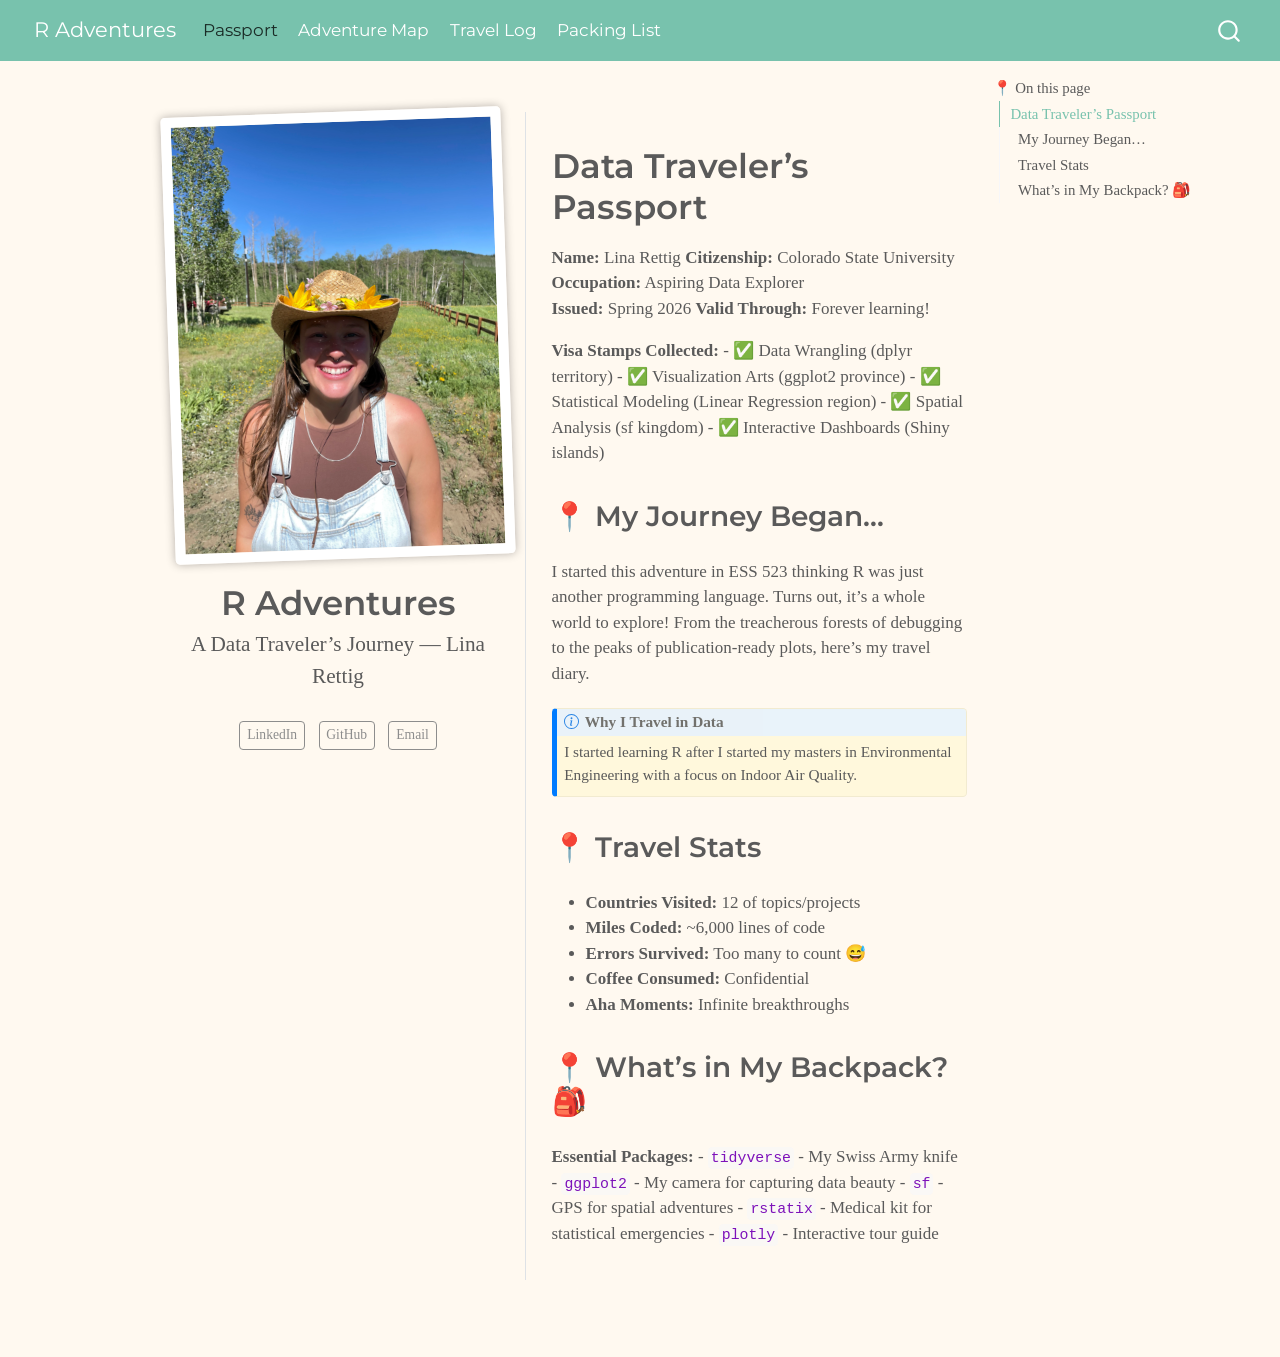
==== docs/passport.html @ e33e8d92 "updated website" ====
<!DOCTYPE html>
<html xmlns="http://www.w3.org/1999/xhtml" lang="en" xml:lang="en"><head>

<meta charset="utf-8">
<meta name="generator" content="quarto-1.8.25">

<meta name="viewport" content="width=device-width, initial-scale=1.0, user-scalable=yes">


<title>R Adventures</title>
<style>
code{white-space: pre-wrap;}
span.smallcaps{font-variant: small-caps;}
div.columns{display: flex; gap: min(4vw, 1.5em);}
div.column{flex: auto; overflow-x: auto;}
div.hanging-indent{margin-left: 1.5em; text-indent: -1.5em;}
ul.task-list{list-style: none;}
ul.task-list li input[type="checkbox"] {
  width: 0.8em;
  margin: 0 0.8em 0.2em -1em; /* quarto-specific, see https://github.com/quarto-dev/quarto-cli/issues/4556 */ 
  vertical-align: middle;
}
</style>


<script src="site_libs/quarto-nav/quarto-nav.js"></script>
<script src="site_libs/quarto-nav/headroom.min.js"></script>
<script src="site_libs/clipboard/clipboard.min.js"></script>
<script src="site_libs/quarto-search/autocomplete.umd.js"></script>
<script src="site_libs/quarto-search/fuse.min.js"></script>
<script src="site_libs/quarto-search/quarto-search.js"></script>
<meta name="quarto:offset" content="./">
<script src="site_libs/quarto-html/quarto.js" type="module"></script>
<script src="site_libs/quarto-html/tabsets/tabsets.js" type="module"></script>
<script src="site_libs/quarto-html/axe/axe-check.js" type="module"></script>
<script src="site_libs/quarto-html/popper.min.js"></script>
<script src="site_libs/quarto-html/tippy.umd.min.js"></script>
<link href="site_libs/quarto-html/tippy.css" rel="stylesheet">
<link href="site_libs/quarto-html/quarto-syntax-highlighting-7b89279ff1a6dce999919e0e67d4d9ec.css" rel="stylesheet" id="quarto-text-highlighting-styles">
<script src="site_libs/bootstrap/bootstrap.min.js"></script>
<link href="site_libs/bootstrap/bootstrap-icons.css" rel="stylesheet">
<link href="site_libs/bootstrap/bootstrap-5b8f9b2f3cffee265242a5d44fbb1e00.min.css" rel="stylesheet" append-hash="true" id="quarto-bootstrap" data-mode="light">
<script id="quarto-search-options" type="application/json">{
  "location": "navbar",
  "copy-button": false,
  "collapse-after": 3,
  "panel-placement": "end",
  "type": "overlay",
  "limit": 50,
  "keyboard-shortcut": [
    "f",
    "/",
    "s"
  ],
  "show-item-context": false,
  "language": {
    "search-no-results-text": "No results",
    "search-matching-documents-text": "matching documents",
    "search-copy-link-title": "Copy link to search",
    "search-hide-matches-text": "Hide additional matches",
    "search-more-match-text": "more match in this document",
    "search-more-matches-text": "more matches in this document",
    "search-clear-button-title": "Clear",
    "search-text-placeholder": "",
    "search-detached-cancel-button-title": "Cancel",
    "search-submit-button-title": "Submit",
    "search-label": "Search"
  }
}</script>


<link rel="stylesheet" href="custom.css">
</head>

<body class="nav-fixed quarto-light">

<div id="quarto-search-results"></div>
  <header id="quarto-header" class="headroom fixed-top">
    <nav class="navbar navbar-expand-lg " data-bs-theme="dark">
      <div class="navbar-container container-fluid">
      <div class="navbar-brand-container mx-auto">
    <a href="./index.html" class="navbar-brand navbar-brand-logo">
    </a>
    <a class="navbar-brand" href="./index.html">
    <span class="navbar-title">R Adventures</span>
    </a>
  </div>
            <div id="quarto-search" class="" title="Search"></div>
          <button class="navbar-toggler" type="button" data-bs-toggle="collapse" data-bs-target="#navbarCollapse" aria-controls="navbarCollapse" role="menu" aria-expanded="false" aria-label="Toggle navigation" onclick="if (window.quartoToggleHeadroom) { window.quartoToggleHeadroom(); }">
  <span class="navbar-toggler-icon"></span>
</button>
          <div class="collapse navbar-collapse" id="navbarCollapse">
            <ul class="navbar-nav navbar-nav-scroll me-auto">
  <li class="nav-item">
    <a class="nav-link active" href="./passport.html" aria-current="page"> 
<span class="menu-text">Passport</span></a>
  </li>  
  <li class="nav-item">
    <a class="nav-link" href="./map.html"> 
<span class="menu-text">Adventure Map</span></a>
  </li>  
  <li class="nav-item">
    <a class="nav-link" href="./travel_log.html"> 
<span class="menu-text">Travel Log</span></a>
  </li>  
  <li class="nav-item">
    <a class="nav-link" href="./packing.html"> 
<span class="menu-text">Packing List</span></a>
  </li>  
</ul>
          </div> <!-- /navcollapse -->
            <div class="quarto-navbar-tools">
</div>
      </div> <!-- /container-fluid -->
    </nav>
</header>
<!-- content -->
<div id="quarto-content" class="quarto-container page-columns page-rows-contents page-layout-article page-navbar">
<!-- sidebar -->
<!-- margin-sidebar -->
    <div id="quarto-margin-sidebar" class="sidebar margin-sidebar">
        <nav id="TOC" role="doc-toc" class="toc-active">
    <h2 id="toc-title">On this page</h2>
  <ul>
  <li><a href="#data-travelers-passport" id="toc-data-travelers-passport" class="nav-link active" data-scroll-target="#data-travelers-passport">Data Traveler’s Passport</a>
  <ul class="collapse">
  <li><a href="#my-journey-began" id="toc-my-journey-began" class="nav-link" data-scroll-target="#my-journey-began">My Journey Began…</a></li>
  <li><a href="#travel-stats" id="toc-travel-stats" class="nav-link" data-scroll-target="#travel-stats">Travel Stats</a></li>
  <li><a href="#whats-in-my-backpack" id="toc-whats-in-my-backpack" class="nav-link" data-scroll-target="#whats-in-my-backpack">What’s in My Backpack? 🎒</a></li>
  </ul></li>
  </ul>
</nav>
    </div>
<!-- main -->
<div class="quarto-about-trestles">
  <div class="about-entity">
    <img src="lina.png" class="about-image
  rounded " style="width: 20em;">
<header id="title-block-header" class="quarto-title-block default">
<div class="quarto-title">
<h1 class="title">R Adventures</h1>
<p class="subtitle lead">A Data Traveler’s Journey — Lina Rettig</p>
</div>
<div class="quarto-title-meta">
  </div>
</header>
    <div class="about-links">
  <a href="https://www.linkedin.com/in/catalina-rettig-422565253/" class="about-link" rel="" target="">
     <span class="about-link-text">LinkedIn</span>
  </a>
  <a href="https://github.com/linarettig" class="about-link" rel="" target="">
     <span class="about-link-text">GitHub</span>
  </a>
  <a href="mailto:rettig01@colostate.edu" class="about-link" rel="" target="">
     <span class="about-link-text">Email</span>
  </a>
</div>
  </div>
  <div class="about-contents"><main class="content" id="quarto-document-content">

<section id="data-travelers-passport" class="level1">
<h1>Data Traveler’s Passport</h1>
<div class="g-col-12 g-col-md-8">
<p><strong>Name:</strong> Lina Rettig <strong>Citizenship:</strong> Colorado State University<br>
<strong>Occupation:</strong> Aspiring Data Explorer<br>
<strong>Issued:</strong> Spring 2026 <strong>Valid Through:</strong> Forever learning!</p>
<p><strong>Visa Stamps Collected:</strong> - ✅ Data Wrangling (dplyr territory) - ✅ Visualization Arts (ggplot2 province) - ✅ Statistical Modeling (Linear Regression region) - ✅ Spatial Analysis (sf kingdom) - ✅ Interactive Dashboards (Shiny islands)</p>
</div>
<section id="my-journey-began" class="level2">
<h2 data-anchor-id="my-journey-began">My Journey Began…</h2>
<p>I started this adventure in ESS 523 thinking R was just another programming language. Turns out, it’s a whole world to explore! From the treacherous forests of debugging to the peaks of publication-ready plots, here’s my travel diary.</p>
<div class="callout callout-style-default callout-note callout-titled">
<div class="callout-header d-flex align-content-center">
<div class="callout-icon-container">
<i class="callout-icon"></i>
</div>
<div class="callout-title-container flex-fill">
<span class="screen-reader-only">Note</span>Why I Travel in Data
</div>
</div>
<div class="callout-body-container callout-body">
<p>I started learning R after I started my masters in Environmental Engineering with a focus on Indoor Air Quality.</p>
</div>
</div>
</section>
<section id="travel-stats" class="level2">
<h2 data-anchor-id="travel-stats">Travel Stats</h2>
<ul>
<li><strong>Countries Visited:</strong> 12 of topics/projects</li>
<li><strong>Miles Coded:</strong> ~6,000 lines of code</li>
<li><strong>Errors Survived:</strong> Too many to count 😅</li>
<li><strong>Coffee Consumed:</strong> Confidential</li>
<li><strong>Aha Moments:</strong> Infinite breakthroughs</li>
</ul>
</section>
<section id="whats-in-my-backpack" class="level2">
<h2 data-anchor-id="whats-in-my-backpack">What’s in My Backpack? 🎒</h2>
<p><strong>Essential Packages:</strong> - <code>tidyverse</code> - My Swiss Army knife - <code>ggplot2</code> - My camera for capturing data beauty - <code>sf</code> - GPS for spatial adventures - <code>rstatix</code> - Medical kit for statistical emergencies - <code>plotly</code> - Interactive tour guide</p>


</section>
</section>
</main></div>
</div>
 <!-- /main -->
<script id="quarto-html-after-body" type="application/javascript">
  window.document.addEventListener("DOMContentLoaded", function (event) {
    const isCodeAnnotation = (el) => {
      for (const clz of el.classList) {
        if (clz.startsWith('code-annotation-')) {                     
          return true;
        }
      }
      return false;
    }
    const onCopySuccess = function(e) {
      // button target
      const button = e.trigger;
      // don't keep focus
      button.blur();
      // flash "checked"
      button.classList.add('code-copy-button-checked');
      var currentTitle = button.getAttribute("title");
      button.setAttribute("title", "Copied!");
      let tooltip;
      if (window.bootstrap) {
        button.setAttribute("data-bs-toggle", "tooltip");
        button.setAttribute("data-bs-placement", "left");
        button.setAttribute("data-bs-title", "Copied!");
        tooltip = new bootstrap.Tooltip(button, 
          { trigger: "manual", 
            customClass: "code-copy-button-tooltip",
            offset: [0, -8]});
        tooltip.show();    
      }
      setTimeout(function() {
        if (tooltip) {
          tooltip.hide();
          button.removeAttribute("data-bs-title");
          button.removeAttribute("data-bs-toggle");
          button.removeAttribute("data-bs-placement");
        }
        button.setAttribute("title", currentTitle);
        button.classList.remove('code-copy-button-checked');
      }, 1000);
      // clear code selection
      e.clearSelection();
    }
    const getTextToCopy = function(trigger) {
      const outerScaffold = trigger.parentElement.cloneNode(true);
      const codeEl = outerScaffold.querySelector('code');
      for (const childEl of codeEl.children) {
        if (isCodeAnnotation(childEl)) {
          childEl.remove();
        }
      }
      return codeEl.innerText;
    }
    const clipboard = new window.ClipboardJS('.code-copy-button:not([data-in-quarto-modal])', {
      text: getTextToCopy
    });
    clipboard.on('success', onCopySuccess);
    if (window.document.getElementById('quarto-embedded-source-code-modal')) {
      const clipboardModal = new window.ClipboardJS('.code-copy-button[data-in-quarto-modal]', {
        text: getTextToCopy,
        container: window.document.getElementById('quarto-embedded-source-code-modal')
      });
      clipboardModal.on('success', onCopySuccess);
    }
      var localhostRegex = new RegExp(/^(?:http|https):\/\/localhost\:?[0-9]*\//);
      var mailtoRegex = new RegExp(/^mailto:/);
        var filterRegex = new RegExp('/' + window.location.host + '/');
      var isInternal = (href) => {
          return filterRegex.test(href) || localhostRegex.test(href) || mailtoRegex.test(href);
      }
      // Inspect non-navigation links and adorn them if external
     var links = window.document.querySelectorAll('a[href]:not(.nav-link):not(.navbar-brand):not(.toc-action):not(.sidebar-link):not(.sidebar-item-toggle):not(.pagination-link):not(.no-external):not([aria-hidden]):not(.dropdown-item):not(.quarto-navigation-tool):not(.about-link)');
      for (var i=0; i<links.length; i++) {
        const link = links[i];
        if (!isInternal(link.href)) {
          // undo the damage that might have been done by quarto-nav.js in the case of
          // links that we want to consider external
          if (link.dataset.originalHref !== undefined) {
            link.href = link.dataset.originalHref;
          }
        }
      }
    function tippyHover(el, contentFn, onTriggerFn, onUntriggerFn) {
      const config = {
        allowHTML: true,
        maxWidth: 500,
        delay: 100,
        arrow: false,
        appendTo: function(el) {
            return el.parentElement;
        },
        interactive: true,
        interactiveBorder: 10,
        theme: 'quarto',
        placement: 'bottom-start',
      };
      if (contentFn) {
        config.content = contentFn;
      }
      if (onTriggerFn) {
        config.onTrigger = onTriggerFn;
      }
      if (onUntriggerFn) {
        config.onUntrigger = onUntriggerFn;
      }
      window.tippy(el, config); 
    }
    const noterefs = window.document.querySelectorAll('a[role="doc-noteref"]');
    for (var i=0; i<noterefs.length; i++) {
      const ref = noterefs[i];
      tippyHover(ref, function() {
        // use id or data attribute instead here
        let href = ref.getAttribute('data-footnote-href') || ref.getAttribute('href');
        try { href = new URL(href).hash; } catch {}
        const id = href.replace(/^#\/?/, "");
        const note = window.document.getElementById(id);
        if (note) {
          return note.innerHTML;
        } else {
          return "";
        }
      });
    }
    const xrefs = window.document.querySelectorAll('a.quarto-xref');
    const processXRef = (id, note) => {
      // Strip column container classes
      const stripColumnClz = (el) => {
        el.classList.remove("page-full", "page-columns");
        if (el.children) {
          for (const child of el.children) {
            stripColumnClz(child);
          }
        }
      }
      stripColumnClz(note)
      if (id === null || id.startsWith('sec-')) {
        // Special case sections, only their first couple elements
        const container = document.createElement("div");
        if (note.children && note.children.length > 2) {
          container.appendChild(note.children[0].cloneNode(true));
          for (let i = 1; i < note.children.length; i++) {
            const child = note.children[i];
            if (child.tagName === "P" && child.innerText === "") {
              continue;
            } else {
              container.appendChild(child.cloneNode(true));
              break;
            }
          }
          if (window.Quarto?.typesetMath) {
            window.Quarto.typesetMath(container);
          }
          return container.innerHTML
        } else {
          if (window.Quarto?.typesetMath) {
            window.Quarto.typesetMath(note);
          }
          return note.innerHTML;
        }
      } else {
        // Remove any anchor links if they are present
        const anchorLink = note.querySelector('a.anchorjs-link');
        if (anchorLink) {
          anchorLink.remove();
        }
        if (window.Quarto?.typesetMath) {
          window.Quarto.typesetMath(note);
        }
        if (note.classList.contains("callout")) {
          return note.outerHTML;
        } else {
          return note.innerHTML;
        }
      }
    }
    for (var i=0; i<xrefs.length; i++) {
      const xref = xrefs[i];
      tippyHover(xref, undefined, function(instance) {
        instance.disable();
        let url = xref.getAttribute('href');
        let hash = undefined; 
        if (url.startsWith('#')) {
          hash = url;
        } else {
          try { hash = new URL(url).hash; } catch {}
        }
        if (hash) {
          const id = hash.replace(/^#\/?/, "");
          const note = window.document.getElementById(id);
          if (note !== null) {
            try {
              const html = processXRef(id, note.cloneNode(true));
              instance.setContent(html);
            } finally {
              instance.enable();
              instance.show();
            }
          } else {
            // See if we can fetch this
            fetch(url.split('#')[0])
            .then(res => res.text())
            .then(html => {
              const parser = new DOMParser();
              const htmlDoc = parser.parseFromString(html, "text/html");
              const note = htmlDoc.getElementById(id);
              if (note !== null) {
                const html = processXRef(id, note);
                instance.setContent(html);
              } 
            }).finally(() => {
              instance.enable();
              instance.show();
            });
          }
        } else {
          // See if we can fetch a full url (with no hash to target)
          // This is a special case and we should probably do some content thinning / targeting
          fetch(url)
          .then(res => res.text())
          .then(html => {
            const parser = new DOMParser();
            const htmlDoc = parser.parseFromString(html, "text/html");
            const note = htmlDoc.querySelector('main.content');
            if (note !== null) {
              // This should only happen for chapter cross references
              // (since there is no id in the URL)
              // remove the first header
              if (note.children.length > 0 && note.children[0].tagName === "HEADER") {
                note.children[0].remove();
              }
              const html = processXRef(null, note);
              instance.setContent(html);
            } 
          }).finally(() => {
            instance.enable();
            instance.show();
          });
        }
      }, function(instance) {
      });
    }
        let selectedAnnoteEl;
        const selectorForAnnotation = ( cell, annotation) => {
          let cellAttr = 'data-code-cell="' + cell + '"';
          let lineAttr = 'data-code-annotation="' +  annotation + '"';
          const selector = 'span[' + cellAttr + '][' + lineAttr + ']';
          return selector;
        }
        const selectCodeLines = (annoteEl) => {
          const doc = window.document;
          const targetCell = annoteEl.getAttribute("data-target-cell");
          const targetAnnotation = annoteEl.getAttribute("data-target-annotation");
          const annoteSpan = window.document.querySelector(selectorForAnnotation(targetCell, targetAnnotation));
          const lines = annoteSpan.getAttribute("data-code-lines").split(",");
          const lineIds = lines.map((line) => {
            return targetCell + "-" + line;
          })
          let top = null;
          let height = null;
          let parent = null;
          if (lineIds.length > 0) {
              //compute the position of the single el (top and bottom and make a div)
              const el = window.document.getElementById(lineIds[0]);
              top = el.offsetTop;
              height = el.offsetHeight;
              parent = el.parentElement.parentElement;
            if (lineIds.length > 1) {
              const lastEl = window.document.getElementById(lineIds[lineIds.length - 1]);
              const bottom = lastEl.offsetTop + lastEl.offsetHeight;
              height = bottom - top;
            }
            if (top !== null && height !== null && parent !== null) {
              // cook up a div (if necessary) and position it 
              let div = window.document.getElementById("code-annotation-line-highlight");
              if (div === null) {
                div = window.document.createElement("div");
                div.setAttribute("id", "code-annotation-line-highlight");
                div.style.position = 'absolute';
                parent.appendChild(div);
              }
              div.style.top = top - 2 + "px";
              div.style.height = height + 4 + "px";
              div.style.left = 0;
              let gutterDiv = window.document.getElementById("code-annotation-line-highlight-gutter");
              if (gutterDiv === null) {
                gutterDiv = window.document.createElement("div");
                gutterDiv.setAttribute("id", "code-annotation-line-highlight-gutter");
                gutterDiv.style.position = 'absolute';
                const codeCell = window.document.getElementById(targetCell);
                const gutter = codeCell.querySelector('.code-annotation-gutter');
                gutter.appendChild(gutterDiv);
              }
              gutterDiv.style.top = top - 2 + "px";
              gutterDiv.style.height = height + 4 + "px";
            }
            selectedAnnoteEl = annoteEl;
          }
        };
        const unselectCodeLines = () => {
          const elementsIds = ["code-annotation-line-highlight", "code-annotation-line-highlight-gutter"];
          elementsIds.forEach((elId) => {
            const div = window.document.getElementById(elId);
            if (div) {
              div.remove();
            }
          });
          selectedAnnoteEl = undefined;
        };
          // Handle positioning of the toggle
      window.addEventListener(
        "resize",
        throttle(() => {
          elRect = undefined;
          if (selectedAnnoteEl) {
            selectCodeLines(selectedAnnoteEl);
          }
        }, 10)
      );
      function throttle(fn, ms) {
      let throttle = false;
      let timer;
        return (...args) => {
          if(!throttle) { // first call gets through
              fn.apply(this, args);
              throttle = true;
          } else { // all the others get throttled
              if(timer) clearTimeout(timer); // cancel #2
              timer = setTimeout(() => {
                fn.apply(this, args);
                timer = throttle = false;
              }, ms);
          }
        };
      }
        // Attach click handler to the DT
        const annoteDls = window.document.querySelectorAll('dt[data-target-cell]');
        for (const annoteDlNode of annoteDls) {
          annoteDlNode.addEventListener('click', (event) => {
            const clickedEl = event.target;
            if (clickedEl !== selectedAnnoteEl) {
              unselectCodeLines();
              const activeEl = window.document.querySelector('dt[data-target-cell].code-annotation-active');
              if (activeEl) {
                activeEl.classList.remove('code-annotation-active');
              }
              selectCodeLines(clickedEl);
              clickedEl.classList.add('code-annotation-active');
            } else {
              // Unselect the line
              unselectCodeLines();
              clickedEl.classList.remove('code-annotation-active');
            }
          });
        }
    const findCites = (el) => {
      const parentEl = el.parentElement;
      if (parentEl) {
        const cites = parentEl.dataset.cites;
        if (cites) {
          return {
            el,
            cites: cites.split(' ')
          };
        } else {
          return findCites(el.parentElement)
        }
      } else {
        return undefined;
      }
    };
    var bibliorefs = window.document.querySelectorAll('a[role="doc-biblioref"]');
    for (var i=0; i<bibliorefs.length; i++) {
      const ref = bibliorefs[i];
      const citeInfo = findCites(ref);
      if (citeInfo) {
        tippyHover(citeInfo.el, function() {
          var popup = window.document.createElement('div');
          citeInfo.cites.forEach(function(cite) {
            var citeDiv = window.document.createElement('div');
            citeDiv.classList.add('hanging-indent');
            citeDiv.classList.add('csl-entry');
            var biblioDiv = window.document.getElementById('ref-' + cite);
            if (biblioDiv) {
              citeDiv.innerHTML = biblioDiv.innerHTML;
            }
            popup.appendChild(citeDiv);
          });
          return popup.innerHTML;
        });
      }
    }
  });
  </script>
</div> <!-- /content -->




</body></html>
---- docs/site_libs/quarto-html/tippy.css ----
.tippy-box[data-animation=fade][data-state=hidden]{opacity:0}[data-tippy-root]{max-width:calc(100vw - 10px)}.tippy-box{position:relative;background-color:#333;color:#fff;border-radius:4px;font-size:14px;line-height:1.4;white-space:normal;outline:0;transition-property:transform,visibility,opacity}.tippy-box[data-placement^=top]>.tippy-arrow{bottom:0}.tippy-box[data-placement^=top]>.tippy-arrow:before{bottom:-7px;left:0;border-width:8px 8px 0;border-top-color:initial;transform-origin:center top}.tippy-box[data-placement^=bottom]>.tippy-arrow{top:0}.tippy-box[data-placement^=bottom]>.tippy-arrow:before{top:-7px;left:0;border-width:0 8px 8px;border-bottom-color:initial;transform-origin:center bottom}.tippy-box[data-placement^=left]>.tippy-arrow{right:0}.tippy-box[data-placement^=left]>.tippy-arrow:before{border-width:8px 0 8px 8px;border-left-color:initial;right:-7px;transform-origin:center left}.tippy-box[data-placement^=right]>.tippy-arrow{left:0}.tippy-box[data-placement^=right]>.tippy-arrow:before{left:-7px;border-width:8px 8px 8px 0;border-right-color:initial;transform-origin:center right}.tippy-box[data-inertia][data-state=visible]{transition-timing-function:cubic-bezier(.54,1.5,.38,1.11)}.tippy-arrow{width:16px;height:16px;color:#333}.tippy-arrow:before{content:"";position:absolute;border-color:transparent;border-style:solid}.tippy-content{position:relative;padding:5px 9px;z-index:1}
---- docs/site_libs/quarto-html/quarto-syntax-highlighting-7b89279ff1a6dce999919e0e67d4d9ec.css ----
/* quarto syntax highlight colors */
:root {
  --quarto-hl-ot-color: #003B4F;
  --quarto-hl-at-color: #657422;
  --quarto-hl-ss-color: #20794D;
  --quarto-hl-an-color: #5E5E5E;
  --quarto-hl-fu-color: #4758AB;
  --quarto-hl-st-color: #20794D;
  --quarto-hl-cf-color: #003B4F;
  --quarto-hl-op-color: #5E5E5E;
  --quarto-hl-er-color: #AD0000;
  --quarto-hl-bn-color: #AD0000;
  --quarto-hl-al-color: #AD0000;
  --quarto-hl-va-color: #111111;
  --quarto-hl-bu-color: inherit;
  --quarto-hl-ex-color: inherit;
  --quarto-hl-pp-color: #AD0000;
  --quarto-hl-in-color: #5E5E5E;
  --quarto-hl-vs-color: #20794D;
  --quarto-hl-wa-color: #5E5E5E;
  --quarto-hl-do-color: #5E5E5E;
  --quarto-hl-im-color: #00769E;
  --quarto-hl-ch-color: #20794D;
  --quarto-hl-dt-color: #AD0000;
  --quarto-hl-fl-color: #AD0000;
  --quarto-hl-co-color: #5E5E5E;
  --quarto-hl-cv-color: #5E5E5E;
  --quarto-hl-cn-color: #8f5902;
  --quarto-hl-sc-color: #5E5E5E;
  --quarto-hl-dv-color: #AD0000;
  --quarto-hl-kw-color: #003B4F;
}

/* other quarto variables */
:root {
  --quarto-font-monospace: SFMono-Regular, Menlo, Monaco, Consolas, "Liberation Mono", "Courier New", monospace;
}

/* syntax highlight based on Pandoc's rules */
pre > code.sourceCode > span {
  color: #003B4F;
}

code.sourceCode > span {
  color: #003B4F;
}

div.sourceCode,
div.sourceCode pre.sourceCode {
  color: #003B4F;
}

/* Normal */
code span {
  color: #003B4F;
}

/* Alert */
code span.al {
  color: #AD0000;
  font-style: inherit;
}

/* Annotation */
code span.an {
  color: #5E5E5E;
  font-style: inherit;
}

/* Attribute */
code span.at {
  color: #657422;
  font-style: inherit;
}

/* BaseN */
code span.bn {
  color: #AD0000;
  font-style: inherit;
}

/* BuiltIn */
code span.bu {
  font-style: inherit;
}

/* ControlFlow */
code span.cf {
  color: #003B4F;
  font-weight: bold;
  font-style: inherit;
}

/* Char */
code span.ch {
  color: #20794D;
  font-style: inherit;
}

/* Constant */
code span.cn {
  color: #8f5902;
  font-style: inherit;
}

/* Comment */
code span.co {
  color: #5E5E5E;
  font-style: inherit;
}

/* CommentVar */
code span.cv {
  color: #5E5E5E;
  font-style: italic;
}

/* Documentation */
code span.do {
  color: #5E5E5E;
  font-style: italic;
}

/* DataType */
code span.dt {
  color: #AD0000;
  font-style: inherit;
}

/* DecVal */
code span.dv {
  color: #AD0000;
  font-style: inherit;
}

/* Error */
code span.er {
  color: #AD0000;
  font-style: inherit;
}

/* Extension */
code span.ex {
  font-style: inherit;
}

/* Float */
code span.fl {
  color: #AD0000;
  font-style: inherit;
}

/* Function */
code span.fu {
  color: #4758AB;
  font-style: inherit;
}

/* Import */
code span.im {
  color: #00769E;
  font-style: inherit;
}

/* Information */
code span.in {
  color: #5E5E5E;
  font-style: inherit;
}

/* Keyword */
code span.kw {
  color: #003B4F;
  font-weight: bold;
  font-style: inherit;
}

/* Operator */
code span.op {
  color: #5E5E5E;
  font-style: inherit;
}

/* Other */
code span.ot {
  color: #003B4F;
  font-style: inherit;
}

/* Preprocessor */
code span.pp {
  color: #AD0000;
  font-style: inherit;
}

/* SpecialChar */
code span.sc {
  color: #5E5E5E;
  font-style: inherit;
}

/* SpecialString */
code span.ss {
  color: #20794D;
  font-style: inherit;
}

/* String */
code span.st {
  color: #20794D;
  font-style: inherit;
}

/* Variable */
code span.va {
  color: #111111;
  font-style: inherit;
}

/* VerbatimString */
code span.vs {
  color: #20794D;
  font-style: inherit;
}

/* Warning */
code span.wa {
  color: #5E5E5E;
  font-style: italic;
}

.prevent-inlining {
  content: "</";
}

/*# sourceMappingURL=3944bc705cfaf4c80e56f77c5205168a.css.map */
---- docs/custom.css ----
/* custom.css */

/* Passport stamp style for callouts */
.callout-note {
  border-left: 5px solid #8B4513;
  background-color: #FFF8DC;
}

/* Map pin markers for headings */
h2::before {
  content: "📍 ";
}

/* Vintage travel aesthetic */
body {
  font-family: 'Georgia', serif;
  background-color: #FFF9F0;
}

/* Stamp effect for images */
img {
  border: 10px solid white;
  box-shadow: 0 0 10px rgba(0,0,0,0.3);
  transform: rotate(-2deg);
}

/* Achievement badges */
.badge {
  display: inline-block;
  padding: 5px 10px;
  background-color: #FFD700;
  border-radius: 20px;
  font-weight: bold;
}
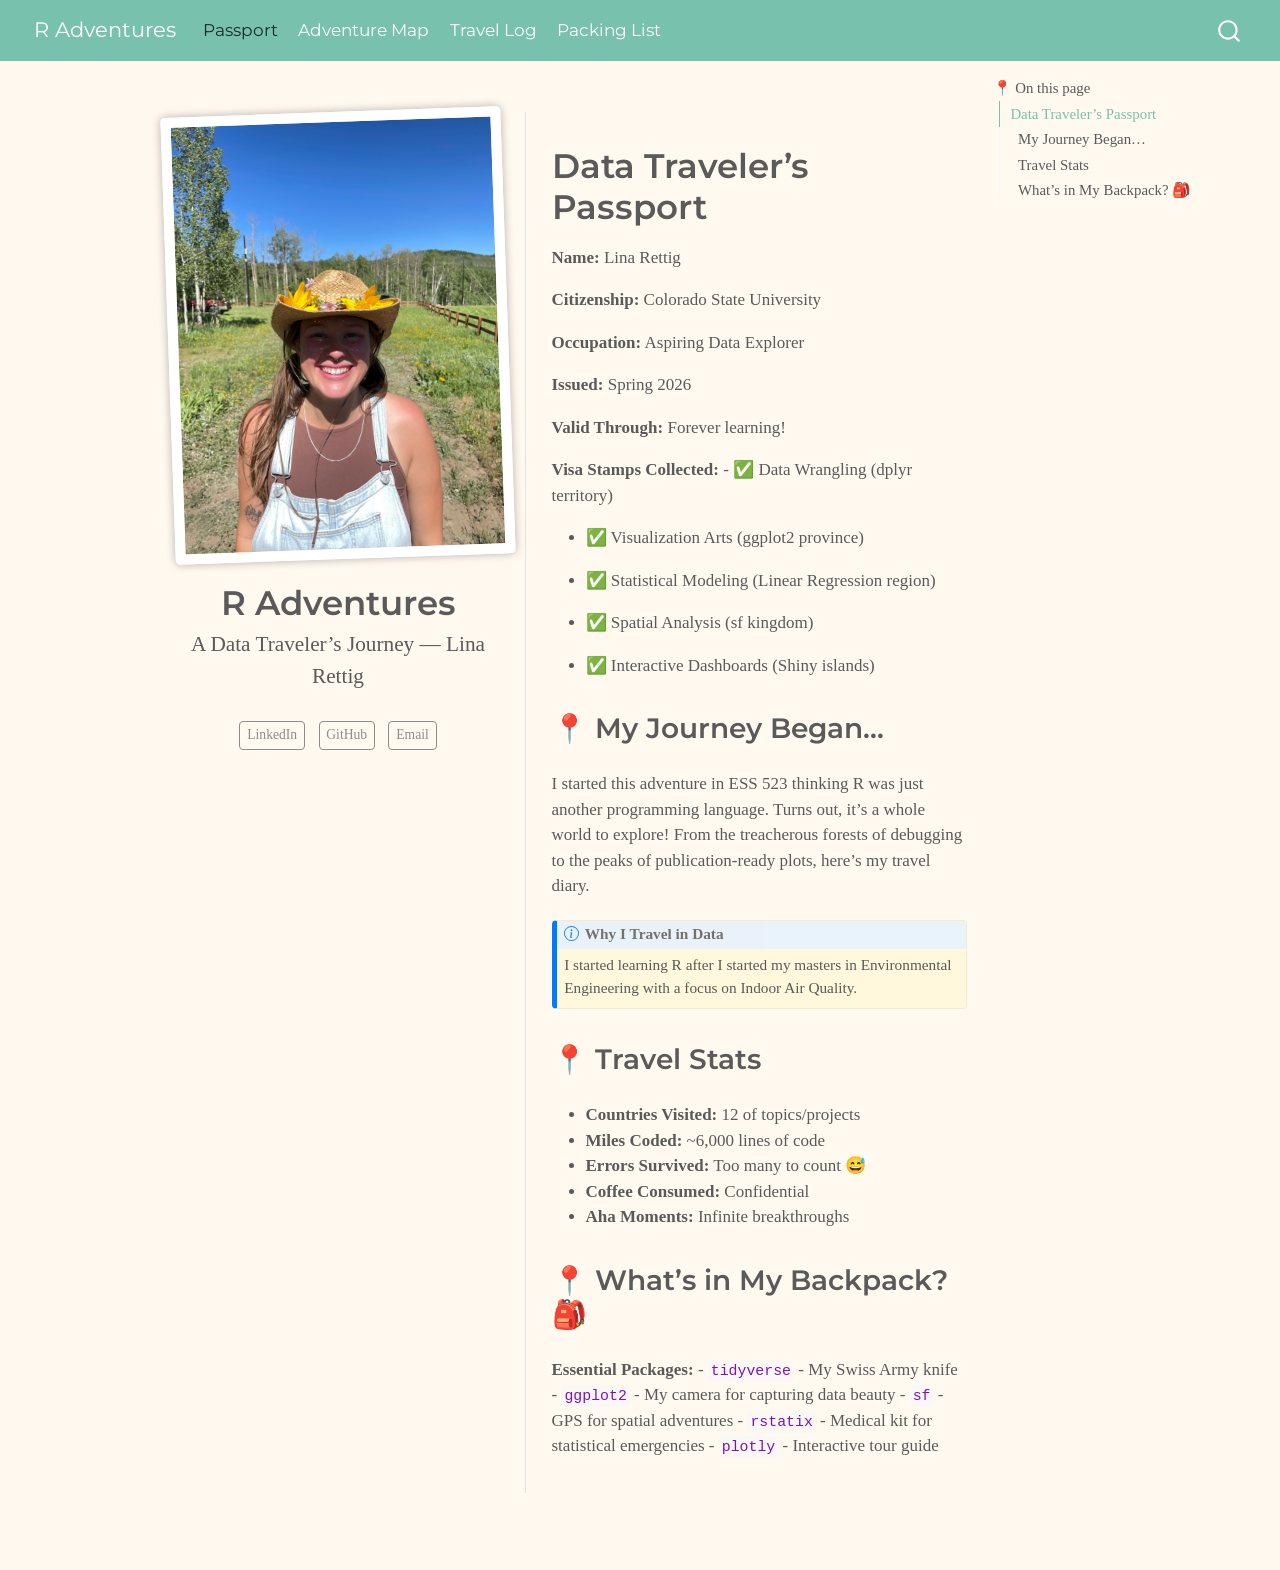
==== commit 746ae99f: "visuals" ====
--- a/docs/passport.html
+++ b/docs/passport.html
@@ -161,10 +161,18 @@
 <section id="data-travelers-passport" class="level1">
 <h1>Data Traveler’s Passport</h1>
 <div class="g-col-12 g-col-md-8">
-<p><strong>Name:</strong> Lina Rettig <strong>Citizenship:</strong> Colorado State University<br>
-<strong>Occupation:</strong> Aspiring Data Explorer<br>
-<strong>Issued:</strong> Spring 2026 <strong>Valid Through:</strong> Forever learning!</p>
-<p><strong>Visa Stamps Collected:</strong> - ✅ Data Wrangling (dplyr territory) - ✅ Visualization Arts (ggplot2 province) - ✅ Statistical Modeling (Linear Regression region) - ✅ Spatial Analysis (sf kingdom) - ✅ Interactive Dashboards (Shiny islands)</p>
+<p><strong>Name:</strong> Lina Rettig</p>
+<p><strong>Citizenship:</strong> Colorado State University</p>
+<p><strong>Occupation:</strong> Aspiring Data Explorer</p>
+<p><strong>Issued:</strong> Spring 2026</p>
+<p><strong>Valid Through:</strong> Forever learning!</p>
+<p><strong>Visa Stamps Collected:</strong> - ✅ Data Wrangling (dplyr territory)</p>
+<ul>
+<li><p>✅ Visualization Arts (ggplot2 province)</p></li>
+<li><p>✅ Statistical Modeling (Linear Regression region)</p></li>
+<li><p>✅ Spatial Analysis (sf kingdom)</p></li>
+<li><p>✅ Interactive Dashboards (Shiny islands)</p></li>
+</ul>
 </div>
 <section id="my-journey-began" class="level2">
 <h2 data-anchor-id="my-journey-began">My Journey Began…</h2>
